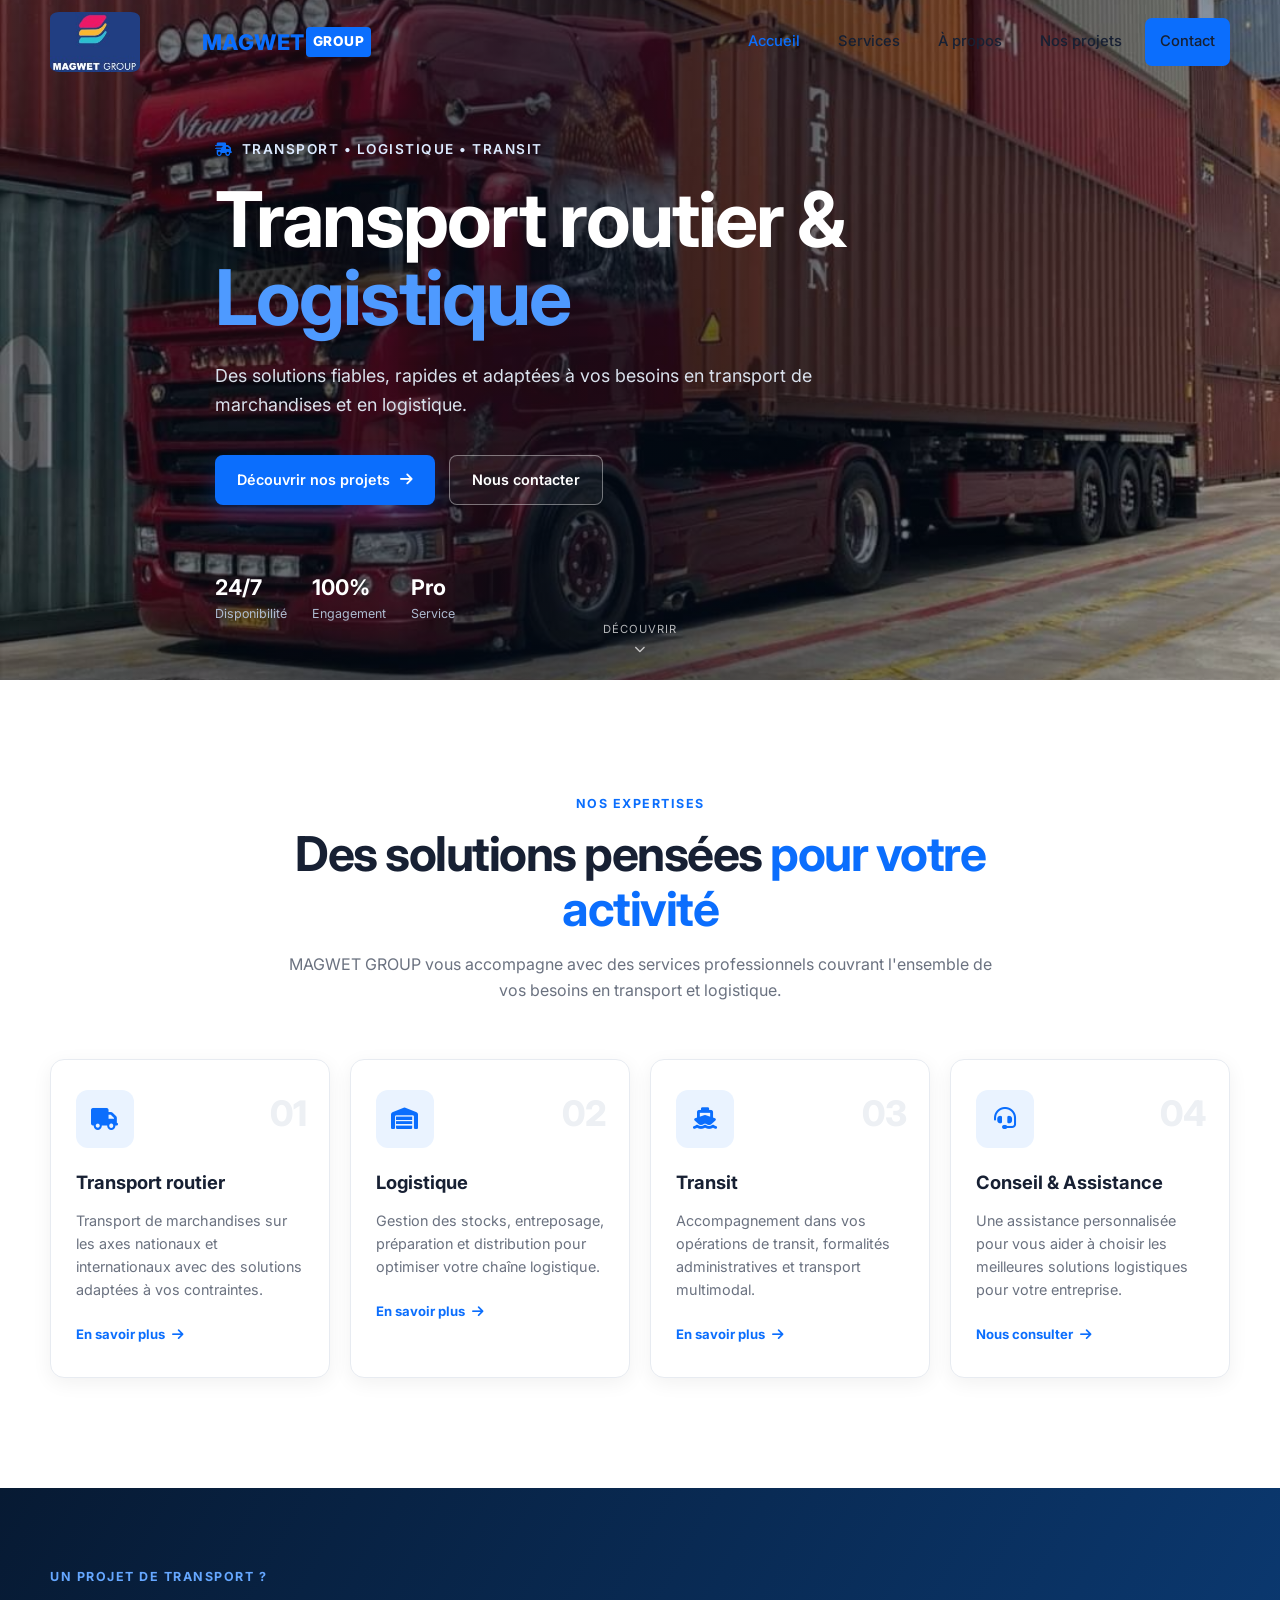
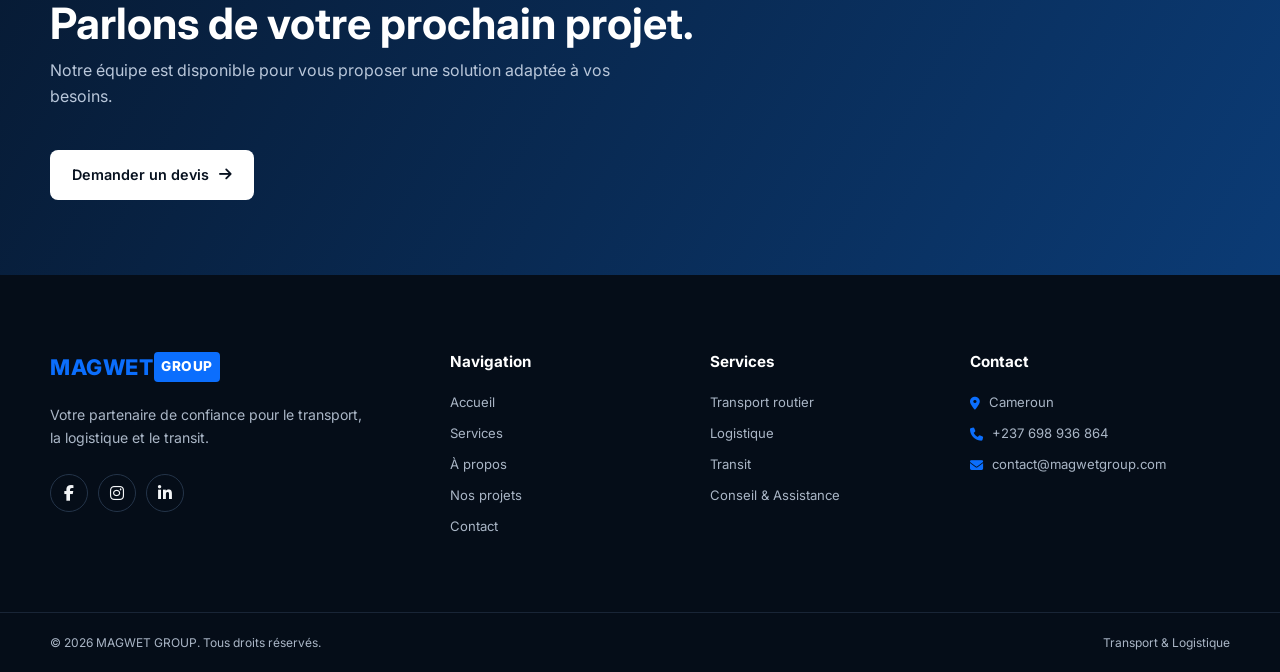
==== index.html @ c66a9881 "Ajout des nouvelles modifications" ====
<!doctype html>

<html lang="fr">
  <head>
    <meta charset="UTF-8" />
    <meta name="viewport" content="width=device-width, initial-scale=1.0" />
    <title>MAGWET GROUP | Transport & Logistique</title>

    <meta name="description" content="MAGWET GROUP - Solutions professionnelles de transport routier, logistique, transit et assistance." />

    <!-- Google Fonts -->
    <link rel="preconnect" href="https://fonts.googleapis.com" />
    <link rel="preconnect" href="https://fonts.gstatic.com" crossorigin />
    <link href="https://fonts.googleapis.com/css2?family=Inter:wght@400;500;600;700;800&display=swap" rel="stylesheet" />

    <!-- Font Awesome -->
    <link rel="stylesheet" href="https://cdnjs.cloudflare.com/ajax/libs/font-awesome/6.5.2/css/all.min.css" />

    <!-- AOS -->
    <link rel="stylesheet" href="https://unpkg.com/aos@2.3.1/dist/aos.css" />

    <!-- CSS principal -->
    <link rel="stylesheet" href="assets/css/style.css" />
  </head>

  <body>
    <!-- ================= HEADER ================= -->
    <header class="site-header" id="siteHeader">
      <div class="container header-inner">
        <img src="assets/image/WhatsApp Image 2026-08-10 at 15.58.47.jpeg" alt="Logo MAGWET GROUP" class="logo" />
        <a href="index.html" class="brand">
          <span class="brand-main">MAGWET</span>
          <span class="brand-sub">GROUP</span>
        </a>

        <button class="nav-toggle" id="navToggle" aria-label="Ouvrir le menu" aria-expanded="false">
          <i class="fas fa-bars"></i>
        </button>

        <nav class="main-nav">
          <ul class="nav-list" id="navList">
            <li>
              <a href="index.html" class="nav-link active"> Accueil </a>
            </li>

            <li>
              <a href="services.html" class="nav-link"> Services </a>
            </li>

            <li>
              <a href="a-propos.html" class="nav-link"> À propos </a>
            </li>

            <li>
              <a href="nosprojets.html" class="nav-link"> Nos projets </a>
            </li>

            <li>
              <a href="contact.html" class="nav-link nav-contact"> Contact </a>
            </li>
          </ul>
        </nav>
      </div>
    </header>

    <!-- ================= MAIN ================= -->
    <main>
      <!-- HERO -->
      <section class="hero" id="hero">
        <div class="hero-overlay"></div>

        <div class="container hero-content" data-aos="fade-up">
          <span class="hero-tag">
            <i class="fas fa-truck-fast"></i>
            Transport • Logistique • Transit
          </span>

          <h1>
            Transport routier &
            <span>Logistique</span>
          </h1>

          <p>Des solutions fiables, rapides et adaptées à vos besoins en transport de marchandises et en logistique.</p>

          <div class="hero-buttons">
            <a href="nosprojets.html" class="btn btn-primary">
              Découvrir nos projets
              <i class="fas fa-arrow-right"></i>
            </a>

            <a href="contact.html" class="btn btn-outline"> Nous contacter </a>
          </div>

          <div class="hero-stats">
            <div class="hero-stat">
              <strong>24/7</strong>
              <span>Disponibilité</span>
            </div>

            <div class="hero-stat">
              <strong>100%</strong>
              <span>Engagement</span>
            </div>

            <div class="hero-stat">
              <strong>Pro</strong>
              <span>Service</span>
            </div>
          </div>
        </div>

        <div class="hero-scroll">
          <span>Découvrir</span>
          <i class="fas fa-chevron-down"></i>
        </div>
      </section>

      <!-- SERVICES -->
      <section class="services section" id="services">
        <div class="container">
          <div class="section-heading" data-aos="fade-up">
            <span class="section-tag"> Nos expertises </span>

            <h2>
              Des solutions pensées
              <span>pour votre activité</span>
            </h2>

            <p>MAGWET GROUP vous accompagne avec des services professionnels couvrant l'ensemble de vos besoins en transport et logistique.</p>
          </div>

          <div class="cards">
            <!-- SERVICE 1 -->
            <article class="card" data-aos="fade-up" data-aos-delay="100">
              <div class="card-icon">
                <i class="fas fa-truck"></i>
              </div>

              <span class="card-number">01</span>

              <h3>Transport routier</h3>

              <p>Transport de marchandises sur les axes nationaux et internationaux avec des solutions adaptées à vos contraintes.</p>

              <a href="services.html#transport" class="card-link">
                En savoir plus
                <i class="fas fa-arrow-right"></i>
              </a>
            </article>

            <!-- SERVICE 2 -->
            <article class="card" data-aos="fade-up" data-aos-delay="200">
              <div class="card-icon">
                <i class="fas fa-warehouse"></i>
              </div>

              <span class="card-number">02</span>

              <h3>Logistique</h3>

              <p>Gestion des stocks, entreposage, préparation et distribution pour optimiser votre chaîne logistique.</p>

              <a href="services.html#logistique" class="card-link">
                En savoir plus
                <i class="fas fa-arrow-right"></i>
              </a>
            </article>

            <!-- SERVICE 3 -->
            <article class="card" data-aos="fade-up" data-aos-delay="300">
              <div class="card-icon">
                <i class="fas fa-ship"></i>
              </div>

              <span class="card-number">03</span>

              <h3>Transit</h3>

              <p>Accompagnement dans vos opérations de transit, formalités administratives et transport multimodal.</p>

              <a href="services.html#transit" class="card-link">
                En savoir plus
                <i class="fas fa-arrow-right"></i>
              </a>
            </article>

            <!-- SERVICE 4 -->
            <article class="card" data-aos="fade-up" data-aos-delay="400">
              <div class="card-icon">
                <i class="fas fa-headset"></i>
              </div>

              <span class="card-number">04</span>

              <h3>Conseil & Assistance</h3>

              <p>Une assistance personnalisée pour vous aider à choisir les meilleures solutions logistiques pour votre entreprise.</p>

              <a href="contact.html" class="card-link">
                Nous consulter
                <i class="fas fa-arrow-right"></i>
              </a>
            </article>
          </div>
        </div>
      </section>

      <!-- CTA -->
      <section class="cta-section">
        <div class="container cta-content" data-aos="zoom-in">
          <div>
            <span class="section-tag light"> Un projet de transport ? </span>

            <h2>Parlons de votre prochain projet.</h2>

            <p>Notre équipe est disponible pour vous proposer une solution adaptée à vos besoins.</p>
          </div>

          <a href="contact.html" class="btn btn-light">
            Demander un devis
            <i class="fas fa-arrow-right"></i>
          </a>
        </div>
      </section>
    </main>

    <!-- ================= FOOTER ================= -->
    <footer class="site-footer">
      <div class="container footer-grid">
        <div class="footer-brand">
          <a href="index.html" class="brand footer-logo">
            <span class="brand-main">MAGWET</span>
            <span class="brand-sub">GROUP</span>
          </a>

          <p>Votre partenaire de confiance pour le transport, la logistique et le transit.</p>

          <div class="social-links">
            <a href="#" aria-label="Facebook">
              <i class="fab fa-facebook-f"></i>
            </a>

            <a href="#" aria-label="Instagram">
              <i class="fab fa-instagram"></i>
            </a>

            <a href="#" aria-label="LinkedIn">
              <i class="fab fa-linkedin-in"></i>
            </a>
          </div>
        </div>

        <div class="footer-column">
          <h3>Navigation</h3>

          <a href="index.html">Accueil</a>
          <a href="#services">Services</a>
          <a href="a-propos.html">À propos</a>
          <a href="nosprojets.html">Nos projets</a>
          <a href="contact.html">Contact</a>
        </div>

        <div class="footer-column">
          <h3>Services</h3>

          <a href="services.html#transport"> Transport routier </a>

          <a href="services.html#logistique"> Logistique </a>

          <a href="services.html#transit"> Transit </a>

          <a href="contact.html"> Conseil & Assistance </a>
        </div>

        <div class="footer-column">
          <h3>Contact</h3>

          <p>
            <i class="fas fa-location-dot"></i>
            Cameroun
          </p>

          <p>
            <i class="fas fa-phone"></i>
            +237 698 936 864
          </p>

          <p>
            <i class="fas fa-envelope"></i>
            contact@magwetgroup.com
          </p>
        </div>
      </div>

      <div class="footer-bottom">
        <div class="container">
          <p>
            © <span id="year"></span>
            MAGWET GROUP. Tous droits réservés.
          </p>

          <p>Transport & Logistique</p>
        </div>
      </div>
    </footer>

    <!-- BACK TO TOP -->
    <button id="backToTop" class="back-to-top" aria-label="Retour en haut">
      <i class="fas fa-arrow-up"></i>
    </button>

    <!-- AOS JS -->
    <script src="https://unpkg.com/aos@2.3.1/dist/aos.js"></script>

    <!-- JavaScript principal -->
    <script src="assets/js/projets.js"></script>
  </body>
</html>
---- assets/css/style.css ----
:root {
--primary: #0b6efd;
--primary-dark: #0758ce;
--secondary: #071a33;
--dark: #07111f;
--text: #172033;
--muted: #6b7280;
--light: #f5f8fc;
--white: #ffffff;
--border: #e7ebf1;
--container: 1180px;
--shadow-sm: 0 5px 20px rgba(0, 0, 0, 0.06);
--shadow-md: 0 15px 40px rgba(0, 0, 0, 0.10);
--radius: 14px;
--transition: all 0.3s ease;

}

/* ================= RESET ================= */

* {
  margin: 0;
  padding: 0;
  box-sizing: border-box;
  }

html {
scroll-behavior: smooth;
}

body {
font-family: "Inter", Arial, sans-serif;
background: var(--white);
color: var(--text);
line-height: 1.6;
overflow-x: hidden;
}

a {
text-decoration: none;
color: inherit;
}

button {
font-family: inherit;
}

img {
max-width: 100%;
display: block;
}

/* ================= CONTAINER ================= */

.container {
width: min(100% - 40px, var(--container));
margin-inline: auto;
}

/* ================= HEADER ================= */

.site-header {
position: fixed;
top: 0;
left: 0;
width: 100%;
z-index: 1000;
padding: 10px 0;
background: transparent;
transition: var(--transition);
}

.site-header.scrolled {
background: rgba(255, 255, 255, 0.97);
backdrop-filter: blur(10px);
box-shadow: 0 5px 5px rgba(0, 0, 0, 0);
}

.header-inner {
min-height: 64px;
display: flex;
align-items: center;
justify-content: space-between;

}

/* ================= LOGO ================= */

.logo {
width: 90px;
height: 60px;
border-radius: 10%;
object-fit: cover;
margin-right: -300px;
}

.brand {
display: flex;
align-items: center;
font-weight: 800;
letter-spacing: 0.5px;
gap: 1px;

}

.brand-main {
color: var(--primary);
font-size: 1.35rem;
gap: 1px;
}

.brand-sub {
color: var(--white);
font-size: 0.85rem;
padding: 4px 7px;
background: var(--primary);
border-radius: 4px;
gap: 1px;
}

.site-header.scrolled .brand-sub {
color: var(--white);
}

/* ================= NAVIGATION ================= */

.nav-list {
list-style: none;

display: flex;
align-items: center;
gap: 8px;

}

.nav-link {
position: relative;

display: block;

padding: 10px 13px;

color: var(--white);

font-size: 0.92rem;
font-weight: 500;

transition: var(--transition);

}

.site-header.scrolled .nav-link {
color: var(--text);
}

.nav-link:hover {
color: var(--primary) !important;
}

.nav-link.active {
color: var(--primary) !important;
}

.nav-contact {
background: var(--primary);
color: var(--white) !important;
border-radius: 7px;

padding-inline: 18px;

}

.nav-contact:hover {
background: var(--primary-dark);
color: var(--white) !important;
}

/* ================= MOBILE NAV ================= */

.nav-toggle {
display: none;

border: 0;
background: transparent;

color: var(--white);

font-size: 1.3rem;

cursor: pointer;

}

.site-header.scrolled .nav-toggle {
color: var(--dark);
}

/* ================= HERO ================= */

.hero {
min-height: 720px;


position: relative;

display: flex;
align-items: center;

color: var(--white);

background-image: url("../image/WhatsApp Image 2026-08-10 at 13.00.19.jpeg");

background-size: cover;
background-position: center;

isolation: isolate;
}

.hero-overlay {
position: absolute;
inset: 0;


z-index: -1;

background:
    linear-gradient(
        90deg,
        rgba(3, 12, 25, 0.50) 0%,
        rgba(3, 12, 25, 0.70) 45%,
        rgba(3, 12, 25, 0.35) 100%
    );


}

.hero-content {
padding-top: 80px;


max-width: 850px;


}

.hero-tag {
display: inline-flex;
align-items: center;
gap: 8px;


margin-bottom: 20px;

color: #dceaff;

font-size: 0.85rem;
font-weight: 600;
text-transform: uppercase;
letter-spacing: 1.5px;

}

.hero-tag i {
color: var(--primary);
}

.hero h1 {
max-width: 850px;


font-size: clamp(2.8rem, 6vw, 5.5rem);

line-height: 1.02;

letter-spacing: -3px;

margin-bottom: 25px;


}

.hero h1 span {
color: #4e9aff;
}

.hero p {
max-width: 650px;


margin-bottom: 35px;

color: #d9e1ec;

font-size: 1.12rem;


}

/* ================= BUTTONS ================= */

.hero-buttons {
display: flex;
flex-wrap: wrap;
gap: 14px;
}

.btn {
display: inline-flex;
align-items: center;
justify-content: center;
gap: 10px;


min-height: 50px;

padding: 0 22px;

border-radius: 8px;

font-size: 0.9rem;
font-weight: 600;

transition: var(--transition);


}

.btn-primary {
background: var(--primary);
color: var(--white);


box-shadow: 0 10px 25px rgba(11, 110, 253, 0.25);


}

.btn-primary:hover {
background: var(--primary-dark);
transform: translateY(-3px);
}

.btn-outline {
border: 1px solid rgba(255, 255, 255, 0.4);


color: var(--white);

background: rgba(255, 255, 255, 0.05);


}

.btn-outline:hover {
background: var(--white);
color: var(--dark);


transform: translateY(-3px);


}

/* ================= HERO STATS ================= */

.hero-stats {
display: flex;
gap: 45px;


margin-top: 65px;


}

.hero-stat {
display: flex;
flex-direction: column;
}

.hero-stat strong {
font-size: 1.35rem;
}

.hero-stat span {
color: #aebbd0;
font-size: 0.78rem;
}

/* ================= HERO SCROLL ================= */

.hero-scroll {
position: absolute;


bottom: 25px;
left: 50%;

transform: translateX(-50%);

display: flex;
flex-direction: column;
align-items: center;
gap: 5px;

color: rgba(255, 255, 255, 0.7);

font-size: 0.7rem;
text-transform: uppercase;
letter-spacing: 1px;


}

.hero-scroll i {
animation: scrollDown 1.5s infinite;
}

@keyframes scrollDown {
0%, 100% {
transform: translateY(0);
}


50% {
    transform: translateY(5px);
}


}

/* ================= SECTIONS ================= */

.section {
padding: 110px 0;
}

.section-heading {
max-width: 720px;
margin: 0 auto 55px;


text-align: center;


}

.section-tag {
display: inline-block;


margin-bottom: 12px;

color: var(--primary);

font-size: 0.78rem;
font-weight: 700;

text-transform: uppercase;
letter-spacing: 1.5px;


}

.section-heading h2 {
margin-bottom: 16px;


font-size: clamp(2rem, 4vw, 3rem);

line-height: 1.15;

letter-spacing: -1.5px;


}

.section-heading h2 span {
color: var(--primary);
}

.section-heading p {
color: var(--muted);
}

/* ================= SERVICES ================= */

.services {
background: var(--white);
}

.cards {
display: grid;


grid-template-columns:
    repeat(4, minmax(0, 1fr));

gap: 20px;


}

.card {
position: relative;


padding: 30px 25px;

background: var(--white);

border: 1px solid var(--border);

border-radius: var(--radius);

box-shadow: var(--shadow-sm);

overflow: hidden;

transition: var(--transition);


}

.card::before {
content: "";


position: absolute;

top: 0;
left: 0;

width: 0;
height: 3px;

background: var(--primary);

transition: var(--transition);


}

.card:hover {
transform: translateY(-8px);


border-color: transparent;

box-shadow: var(--shadow-md);


}

.card:hover::before {
width: 100%;
}

.card-icon {
width: 58px;
height: 58px;


display: grid;
place-items: center;

margin-bottom: 20px;

border-radius: 12px;

background: #eaf3ff;

color: var(--primary);

font-size: 1.35rem;

transition: var(--transition);


}

.card:hover .card-icon {
background: var(--primary);
color: var(--white);


transform: scale(1.05);


}

.card-number {
position: absolute;


top: 25px;
right: 22px;

color: #edf0f4;

font-size: 2.2rem;
font-weight: 800;


}

.card h3 {
position: relative;


margin-bottom: 12px;

font-size: 1.15rem;


}

.card p {
margin-bottom: 20px;


color: var(--muted);

font-size: 0.9rem;

}

.card-link {
display: inline-flex;
align-items: center;
gap: 7px;


color: var(--primary);

font-size: 0.82rem;
font-weight: 700;

transition: var(--transition);


}

.card-link:hover {
gap: 12px;
}

/* ================= CTA ================= */

.cta-section {
padding: 75px 0;


background:
    linear-gradient(
        120deg,
        #071a33,
        #0b3b75
    );

color: var(--white);


}

.cta-content {
display: flex;


align-items: center;
justify-content: space-between;

gap: 40px;


}

.cta-content h2 {
margin-bottom: 10px;


font-size: clamp(1.8rem, 4vw, 2.7rem);

line-height: 1.15;


}

.cta-content p {
max-width: 600px;

color: #b9c7da;

}

.section-tag.light {
color: #65a7ff;
}

.btn-light {
flex-shrink: 0;

background: var(--white);
color: var(--dark);

}

.btn-light:hover {
background: #eaf3ff;

transform: translateY(-3px);

}

/* ================= FOOTER ================= */

.site-footer {
background: #050d18;

color: #aab6c6;

}

.footer-grid {
display: grid;

grid-template-columns:
    1.7fr 1fr 1fr 1.3fr;

gap: 60px;

padding: 75px 0;

}

.footer-logo {
margin-bottom: 20px;
}

.footer-brand p {
max-width: 320px;

margin-bottom: 25px;

font-size: 0.88rem;

}

.footer-column {
display: flex;
flex-direction: column;

gap: 10px;

}

.footer-column h3 {
margin-bottom: 8px;

color: var(--white);

font-size: 0.95rem;

}

.footer-column a,
.footer-column p {
font-size: 0.82rem;
}

.footer-column a {
transition: var(--transition);
}

.footer-column a:hover {
color: var(--primary);
}

.footer-column p {
display: flex;
align-items: flex-start;
gap: 9px;
}

.footer-column p i {
margin-top: 5px;

color: var(--primary);

}

/* ================= SOCIAL ================= */

.social-links {
display: flex;
gap: 10px;
}

.social-links a {
width: 38px;
height: 38px;

display: grid;
place-items: center;

border: 1px solid #243449;

border-radius: 50%;

color: rgb(243, 245, 247);

transition: var(--transition);

}

.social-links a:hover {
background: var(--primary);
border-color: var(--primary);

color: var(--white);

transform: translateY(-3px);

}

/* ================= FOOTER BOTTOM ================= */

.footer-bottom {
border-top: 1px solid #192536;

padding: 20px 0;

}

.footer-bottom .container {
display: flex;

align-items: center;
justify-content: space-between;

gap: 20px;
}

.footer-bottom p {
font-size: 0.75rem;
}

/* ================= BACK TO TOP ================= */

.back-to-top {
position: fixed;

right: 25px;
bottom: 25px;

width: 48px;
height: 48px;

display: grid;
place-items: center;

border: 0;
border-radius: 50%;

background: var(--primary);
color: var(--white);

cursor: pointer;

opacity: 0;
visibility: hidden;

transform: translateY(15px);

box-shadow: 0 8px 25px rgba(11, 110, 253, 0.3);

transition: var(--transition);

z-index: 900;

}

.back-to-top.show {
opacity: 1;
visibility: visible;

transform: translateY(0);

}

.back-to-top:hover {
background: var(--primary-dark);

transform: translateY(-3px);

}

/* ================= RESPONSIVE ================= */

@media (max-width: 1000px) {

.cards {
    grid-template-columns:
        repeat(2, minmax(0, 1fr));
}

.footer-grid {
    grid-template-columns:
        repeat(2, 1fr);
}

}

@media (max-width: 800px) {

.nav-toggle {
    display: block;
}

.nav-list {
    position: fixed;

    top: 84px;
    right: 20px;

    width: 260px;

    display: flex;
    flex-direction: column;
    align-items: stretch;

    padding: 12px;

    background: var(--white);

    border-radius: 12px;

    box-shadow: var(--shadow-md);

    opacity: 0;
    visibility: hidden;

    transform: translateY(-10px);

    transition: var(--transition);
}
}

.nav-list.open {
    opacity: 1;
    visibility: visible;

    transform: translateY(0);
}

.nav-link {
    color: var(--text) !important;

    padding: 12px 15px;
}

.nav-contact {
    text-align: center;
}

.hero {
    min-height: 680px;
}

.hero h1 {
    letter-spacing: -2px;
}

.hero-stats {
    gap: 25px;
}

.cta-content {
    flex-direction: column;

    align-items: flex-start;
}


@media (max-width: 600px) {

.container {
    width: min(100% - 30px, var(--container));
}

.hero {
    min-height: 650px;

    background-position: 60% center;
}

.hero h1 {
    font-size: 2.7rem;
}

.hero p {
    font-size: 0.95rem;
}

.hero-buttons {
    flex-direction: column;

    align-items: stretch;
}

.btn {
    width: 100%;
}

.hero-stats {
    margin-top: 45px;

    justify-content: space-between;
}

.hero-stat strong {
    font-size: 1.1rem;
}

.cards {
    grid-template-columns: 1fr;
}

.section {
    padding: 75px 0;
}

.footer-grid {
    grid-template-columns: 1fr;

    gap: 35px;

    padding: 55px 0;
}

.footer-bottom .container {
    flex-direction: column;

    text-align: center;
}

.hero-scroll {
    display: none;
}

.back-to-top {
    right: 15px;
    bottom: 15px;
}}
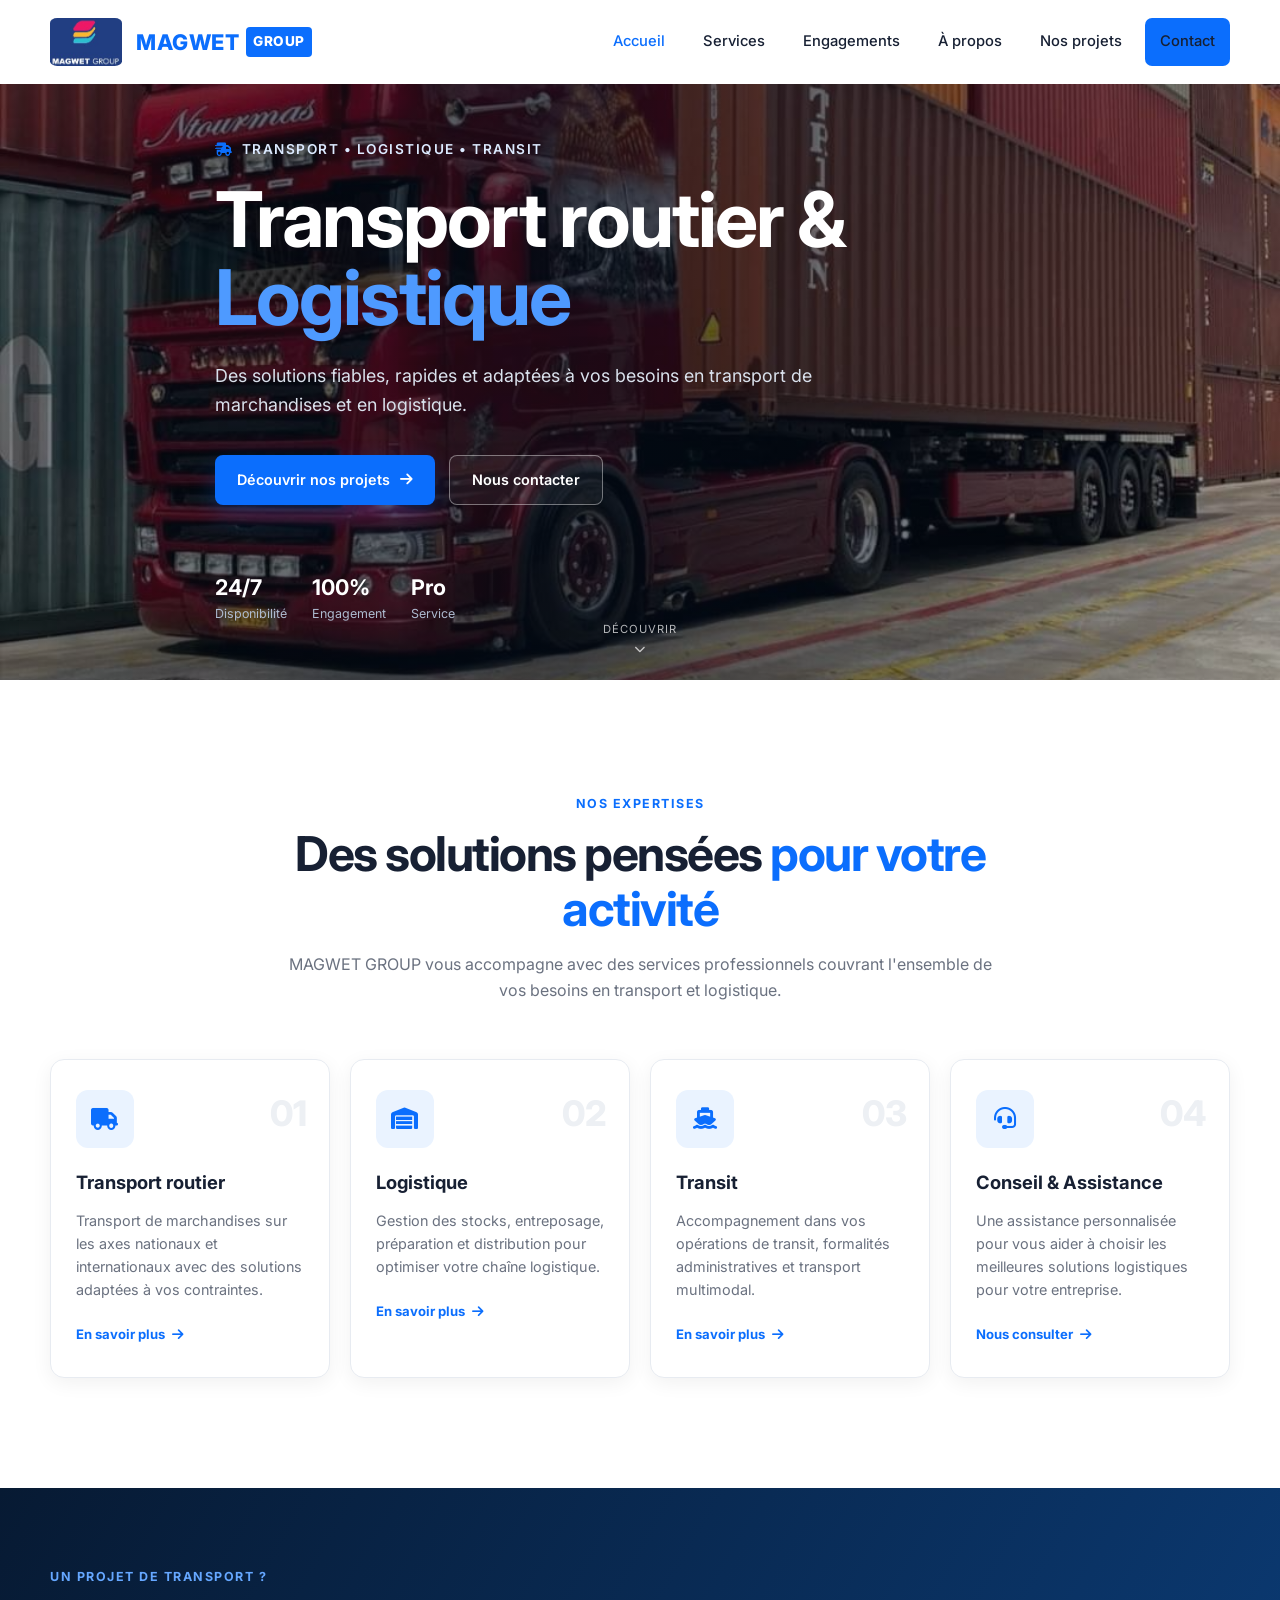
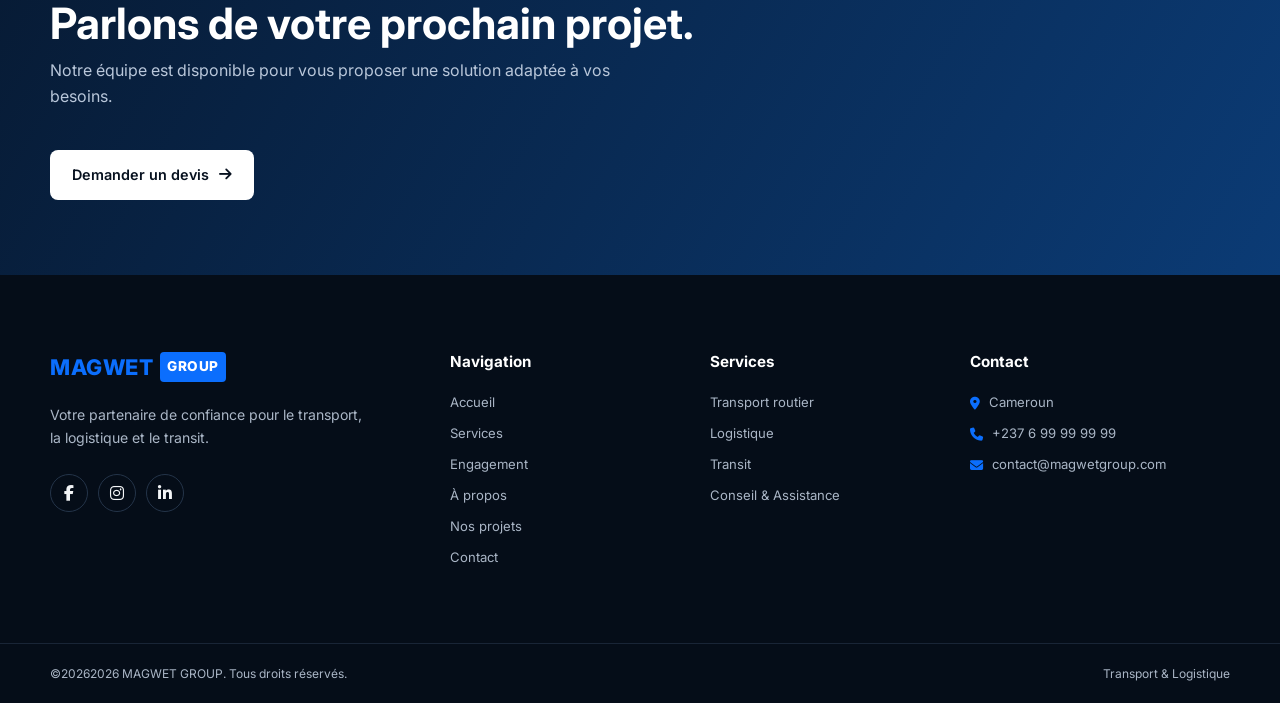
==== commit f890a48c: "feat : amelioration du projet" ====
--- a/index.html
+++ b/index.html
@@ -48,6 +48,10 @@
             </li>
 
             <li>
+              <a href="engagement.html" class="nav-link"> Engagements </a>
+            </li>
+
+            <li>
               <a href="a-propos.html" class="nav-link"> À propos </a>
             </li>
 
@@ -240,11 +244,11 @@
               <i class="fab fa-facebook-f"></i>
             </a>
 
-            <a href="#" aria-label="Instagram">
+            <a href="https://www.instagram.com/accounts/edit/" aria-label="Instagram">
               <i class="fab fa-instagram"></i>
             </a>
 
-            <a href="#" aria-label="LinkedIn">
+            <a href="https://www.linkedin.com/company/magwet-group" aria-label="LinkedIn">
               <i class="fab fa-linkedin-in"></i>
             </a>
           </div>
@@ -254,7 +258,8 @@
           <h3>Navigation</h3>
 
           <a href="index.html">Accueil</a>
-          <a href="#services">Services</a>
+          <a href="services.html">Services</a>
+          <a href="engagement.html">Engagement</a>
           <a href="a-propos.html">À propos</a>
           <a href="nosprojets.html">Nos projets</a>
           <a href="contact.html">Contact</a>
@@ -282,12 +287,12 @@
 
           <p>
             <i class="fas fa-phone"></i>
-            +237 698 936 864
+            <a href="tel:+237 6 99 99 99 99">+237 6 99 99 99 99</a>
           </p>
 
           <p>
             <i class="fas fa-envelope"></i>
-            contact@magwetgroup.com
+            <a href="mailto:contact@magwetgroup.com">contact@magwetgroup.com</a>
           </p>
         </div>
       </div>
@@ -295,7 +300,7 @@
       <div class="footer-bottom">
         <div class="container">
           <p>
-            © <span id="year"></span>
+            ©2026<span id="year"></span>
             MAGWET GROUP. Tous droits réservés.
           </p>
 
@@ -313,6 +318,6 @@
     <script src="https://unpkg.com/aos@2.3.1/dist/aos.js"></script>
 
     <!-- JavaScript principal -->
-    <script src="assets/js/projets.js"></script>
+    <script src="assets/js/projets.js?v=2"></script>
   </body>
 </html>
--- a/assets/css/style.css
+++ b/assets/css/style.css
@@ -66,7 +66,7 @@
 width: 100%;
 z-index: 1000;
 padding: 10px 0;
-background: transparent;
+background: white;
 transition: var(--transition);
 }
 
@@ -87,11 +87,12 @@
 /* ================= LOGO ================= */
 
 .logo {
-width: 90px;
-height: 60px;
+width: 72px;
+height: 48px;
 border-radius: 10%;
 object-fit: cover;
-margin-right: -300px;
+margin-right: 14px;
+flex: 0 0 auto;
 }
 
 .brand {
@@ -99,7 +100,9 @@
 align-items: center;
 font-weight: 800;
 letter-spacing: 0.5px;
-gap: 1px;
+gap: 7px;
+margin-right: auto;
+min-width: 0;
 
 }
 
@@ -913,8 +916,35 @@
 
 @media (max-width: 800px) {
 
+.header-inner {
+    justify-content: flex-start;
+    position: relative;
+}
+
+.logo {
+    width: 58px;
+    height: 40px;
+    margin-right: 10px;
+}
+
+.brand {
+    margin-right: auto;
+    gap: 5px;
+}
+
+.brand-main {
+    font-size: 1.05rem;
+}
+
+.brand-sub {
+    font-size: 0.72rem;
+    padding: 3px 5px;
+}
+
 .nav-toggle {
     display: block;
+    position: absolute;
+    right: 0;
 }
 
 .nav-list {
